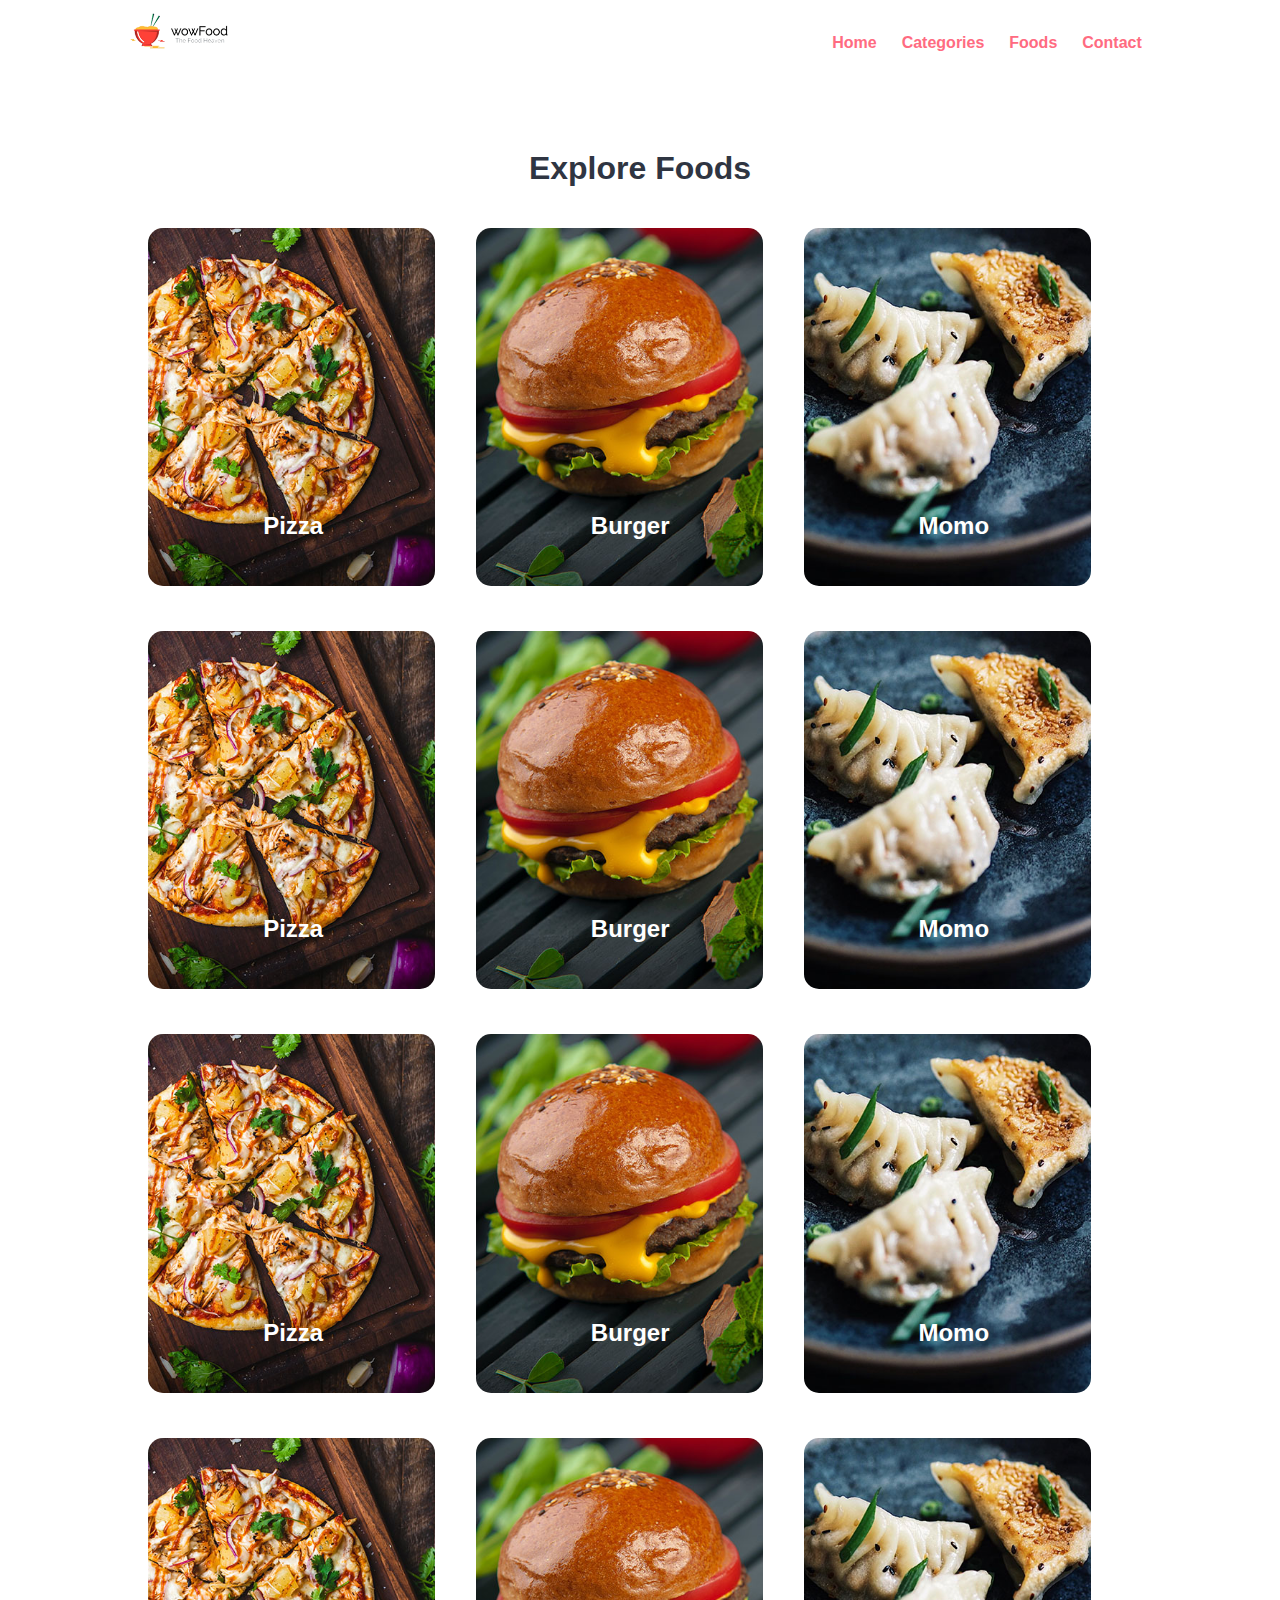
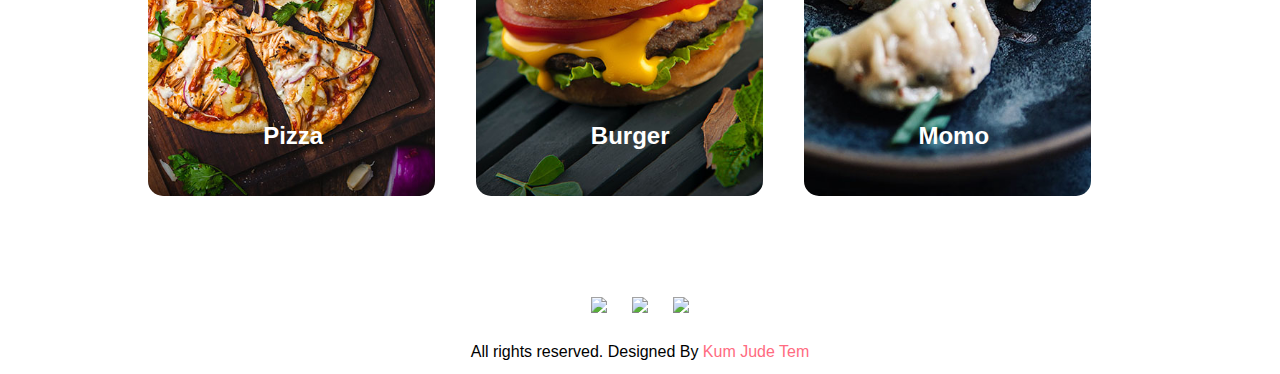
==== categories.html @ c89c2174 "Initial commit" ====
<!DOCTYPE html>
<html lang="en">

<head>
    <meta charset="UTF-8">
    <!-- Important to make website responsive -->
    <meta name="viewport" content="width=device-width, initial-scale=1.0">
    <title>Restaurant Website</title>

    <!-- Link our CSS file -->
    <link rel="stylesheet" href="css/style.css">
</head>

<body>
    <!-- Navbar Section Starts Here -->
    <section class="navbar">
        <div class="container">
            <div class="logo">
                <a href="#" title="Logo">
                    <img src="images/logo.png" alt="Restaurant Logo" class="img-responsive">
                </a>
            </div>

            <div class="menu text-right">
                <ul>
                    <li>
                        <a href="index.html">Home</a>
                    </li>
                    <li>
                        <a href="categories.html">Categories</a>
                    </li>
                    <li>
                        <a href="foods.html">Foods</a>
                    </li>
                    <li>
                        <a href="#">Contact</a>
                    </li>
                </ul>
            </div>

            <div class="clearfix"></div>
        </div>
    </section>
    <!-- Navbar Section Ends Here -->



    <!-- CAtegories Section Starts Here -->
    <section class="categories">
        <div class="container">
            <h2 class="text-center">Explore Foods</h2>

            <a href="category-foods.html">
                <div class="box-3 float-container">
                    <img src="images/pizza.jpg" alt="Pizza" class="img-responsive img-curve">

                    <h3 class="float-text text-white">Pizza</h3>
                </div>
            </a>

            <a href="#">
                <div class="box-3 float-container">
                    <img src="images/burger.jpg" alt="Burger" class="img-responsive img-curve">

                    <h3 class="float-text text-white">Burger</h3>
                </div>
            </a>

            <a href="#">
                <div class="box-3 float-container">
                    <img src="images/momo.jpg" alt="Momo" class="img-responsive img-curve">

                    <h3 class="float-text text-white">Momo</h3>
                </div>
            </a>

            <a href="#">
                <div class="box-3 float-container">
                    <img src="images/pizza.jpg" alt="Pizza" class="img-responsive img-curve">

                    <h3 class="float-text text-white">Pizza</h3>
                </div>
            </a>

            <a href="#">
                <div class="box-3 float-container">
                    <img src="images/burger.jpg" alt="Burger" class="img-responsive img-curve">

                    <h3 class="float-text text-white">Burger</h3>
                </div>
            </a>

            <a href="#">
                <div class="box-3 float-container">
                    <img src="images/momo.jpg" alt="Momo" class="img-responsive img-curve">

                    <h3 class="float-text text-white">Momo</h3>
                </div>
            </a>
            <a href="#">
                <div class="box-3 float-container">
                    <img src="images/pizza.jpg" alt="Pizza" class="img-responsive img-curve">

                    <h3 class="float-text text-white">Pizza</h3>
                </div>
            </a>

            <a href="#">
                <div class="box-3 float-container">
                    <img src="images/burger.jpg" alt="Burger" class="img-responsive img-curve">

                    <h3 class="float-text text-white">Burger</h3>
                </div>
            </a>

            <a href="#">
                <div class="box-3 float-container">
                    <img src="images/momo.jpg" alt="Momo" class="img-responsive img-curve">

                    <h3 class="float-text text-white">Momo</h3>
                </div>
            </a>

            <a href="#">
                <div class="box-3 float-container">
                    <img src="images/pizza.jpg" alt="Pizza" class="img-responsive img-curve">

                    <h3 class="float-text text-white">Pizza</h3>
                </div>
            </a>

            <a href="#">
                <div class="box-3 float-container">
                    <img src="images/burger.jpg" alt="Burger" class="img-responsive img-curve">

                    <h3 class="float-text text-white">Burger</h3>
                </div>
            </a>

            <a href="#">
                <div class="box-3 float-container">
                    <img src="images/momo.jpg" alt="Momo" class="img-responsive img-curve">

                    <h3 class="float-text text-white">Momo</h3>
                </div>
            </a>



            <div class="clearfix"></div>
        </div>
    </section>
    <!-- Categories Section Ends Here -->


    <!-- social Section Starts Here -->
    <section class="social">
        <div class="container text-center">
            <ul>
                <li>
                    <a href="#"><img src="https://img.icons8.com/fluent/50/000000/facebook-new.png" /></a>
                </li>
                <li>
                    <a href="#"><img src="https://img.icons8.com/fluent/48/000000/instagram-new.png" /></a>
                </li>
                <li>
                    <a href="#"><img src="https://img.icons8.com/fluent/48/000000/twitter.png" /></a>
                </li>
            </ul>
        </div>
    </section>
    <!-- social Section Ends Here -->

    <!-- footer Section Starts Here -->
    <section class="footer">
        <div class="container text-center">
            <p>All rights reserved. Designed By <a href="#">Kum Jude Tem</a></p>
        </div>
    </section>
    <!-- footer Section Ends Here -->

</body>

</html>
---- css/style.css ----
/* 
    Author: Vijay Thapa;
    Theme: Restaurant Food Order;
    version: 1.0;
*/

/* CSS for All */
*{
    margin: 0 0;
    padding: 0 0;
    font-family: Arial, Helvetica, sans-serif;
}
.container{
    width: 80%;
    margin: 0 auto;
    padding: 1%;
}
.img-responsive{
    width: 100%;
}
.img-curve{
    border-radius: 15px;
}

.text-right{
    text-align: right;
}
.text-center{
    text-align: center;
}
.text-left{
    text-align: left;
}
.text-white{
    color: white;
}

.clearfix{
    clear: both;
    float: none;
}

a{
    color: #ff6b81;
    text-decoration: none;
}
a:hover{
    color: #ff4757;
}

.btn{
    padding: 1%;
    border: none;
    font-size: 1rem;
    border-radius: 5px;
}
.btn-primary{
    background-color: #ff6b81;
    color: white;
    cursor: pointer;
}
.btn-primary:hover{
    color: white;
    background-color: #ff4757;
}
h2{
    color: #2f3542;
    font-size: 2rem;
    margin-bottom: 2%;
}
h3{
    font-size: 1.5rem;
}
.float-container{
    position: relative;
}
.float-text{
    position: absolute;
    bottom: 50px;
    left: 40%;
}
fieldset{
    border: 1px solid white;
    margin: 5%;
    padding: 3%;
    border-radius: 5px;
}


/* CSSS for navbar section */

.logo{
    width: 10%;
    float: left;
}
.menu{
    line-height: 60px;
}
.menu ul{
    list-style-type: none;
}

.menu ul li{
    display: inline;
    padding: 1%;
    font-weight: bold;
}


/* CSS for Food SEarch Section */

.food-search{
    background-image: url(../images/bg.jpg);
    background-size: cover;
    background-repeat: no-repeat;
    background-position: center;
    padding: 7% 0;
}

.food-search input[type="search"]{
    width: 50%;
    padding: 1%;
    font-size: 1rem;
    border: none;
    border-radius: 5px;
}


/* CSS for Categories */
.categories{
    padding: 4% 0;
}

.box-3{
    width: 28%;
    float: left;
    margin: 2%;
}


/* CSS for Food Menu */
.food-menu{
    background-color: #ececec;
    padding: 4% 0;
}
.food-menu-box{
    width: 43%;
    margin: 1%;
    padding: 2%;
    float: left;
    background-color: white;
    border-radius: 15px;
}

.food-menu-img{
    width: 20%;
    float: left;
}

.food-menu-desc{
    width: 70%;
    float: left;
    margin-left: 8%;
}

.food-price{
    font-size: 1.2rem;
    margin: 2% 0;
}
.food-detail{
    font-size: 1rem;
    color: #747d8c;
}


/* CSS for Social */
.social ul{
    list-style-type: none;
}
.social ul li{
    display: inline;
    padding: 1%;
}

/* for Order Section */
.order{
    width: 50%;
    margin: 0 auto;
}
.input-responsive{
    width: 96%;
    padding: 1%;
    margin-bottom: 3%;
    border: none;
    border-radius: 5px;
    font-size: 1rem;
}
.order-label{
    margin-bottom: 1%; 
    font-weight: bold;
}



/* CSS for Mobile Size or Smaller Screen */

@media only screen and (max-width:768px){
    .logo{
        width: 80%;
        float: none;
        margin: 1% auto;
    }

    .menu ul{
        text-align: center;
    }

    .food-search input[type="search"]{
        width: 90%;
        padding: 2%;
        margin-bottom: 3%;
    }

    .btn{
        width: 91%;
        padding: 2%;
    }

    .food-search{
        padding: 10% 0;
    }

    .categories{
        padding: 20% 0;
    }
    h2{
        margin-bottom: 10%;
    }
    .box-3{
        width: 100%;
        margin: 4% auto;
    }

    .food-menu{
        padding: 20% 0;
    }

    .food-menu-box{
        width: 90%;
        padding: 5%;
        margin-bottom: 5%;
    }
    .social{
        padding: 5% 0;
    }
    .order{
        width: 100%;
    }
}
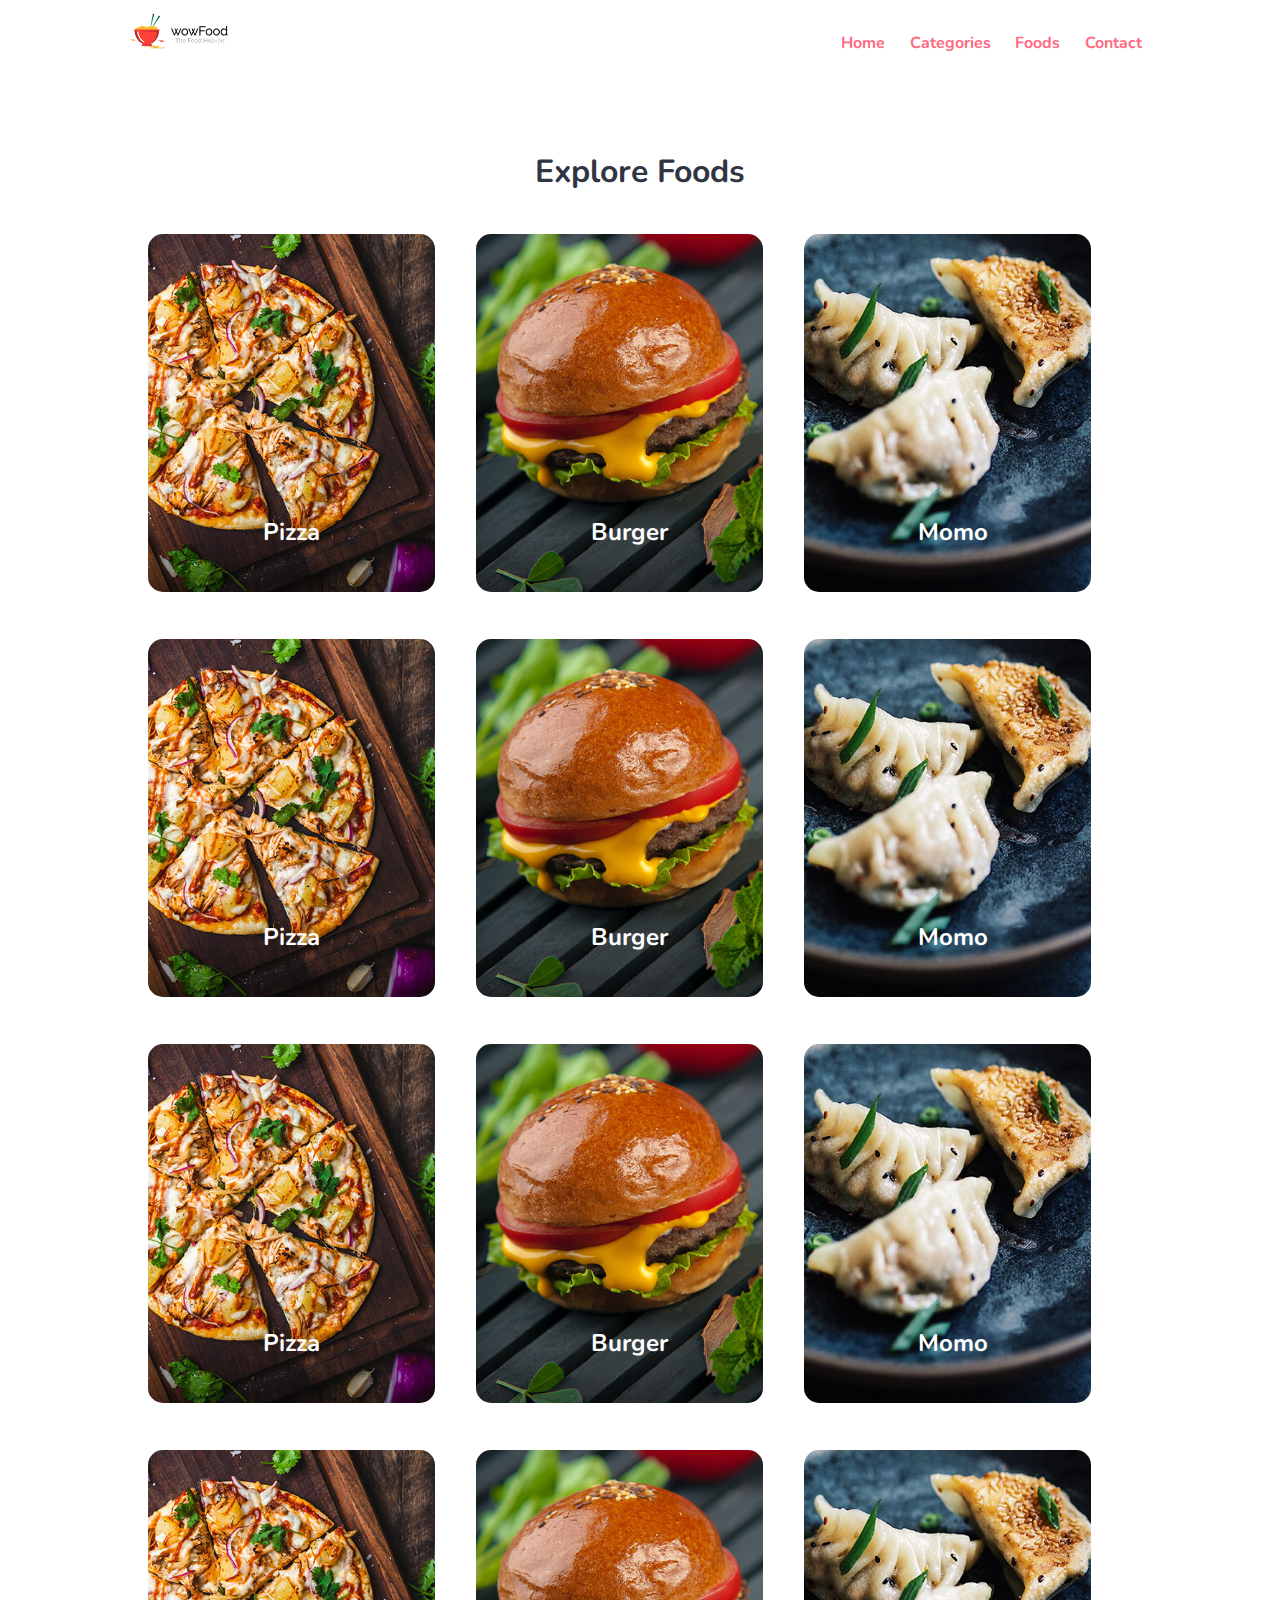
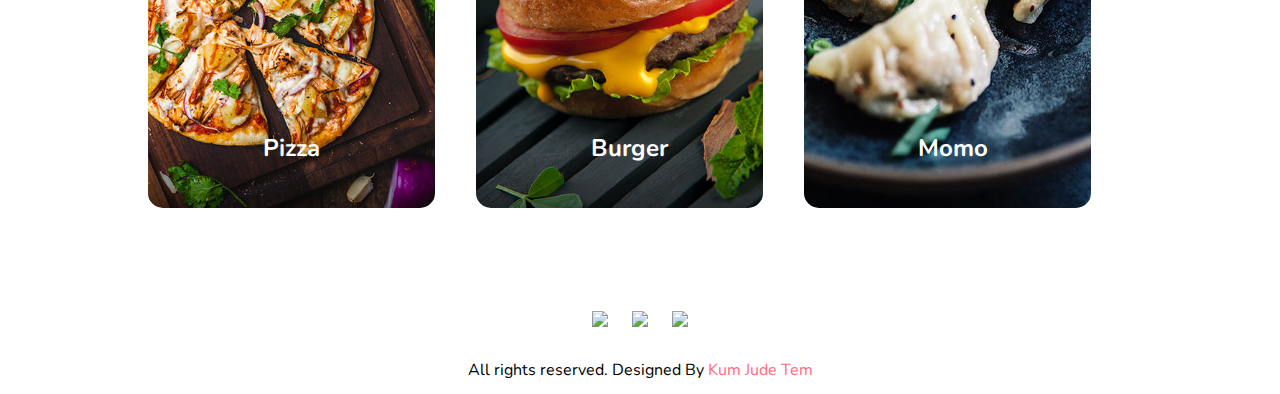
==== commit 82c7b9f2: "Login template added" ====
--- a/categories.html
+++ b/categories.html
@@ -45,7 +45,7 @@
 
 
 
-    <!-- CAtegories Section Starts Here -->
+    <!-- Categories Section Starts Here -->
     <section class="categories">
         <div class="container">
             <h2 class="text-center">Explore Foods</h2>
--- a/css/style.css
+++ b/css/style.css
@@ -1,85 +1,95 @@
-/* 
-    Author: Vijay Thapa;
-    Theme: Restaurant Food Order;
-    version: 1.0;
-*/
+@import url('https://fonts.googleapis.com/css2?family=Nunito:ital,wght@0,200;0,400;1,300&display=swap');
 
 /* CSS for All */
-*{
+* {
     margin: 0 0;
     padding: 0 0;
-    font-family: Arial, Helvetica, sans-serif;
-}
-.container{
+    font-family: 'Nunito', sans-serif;
+}
+
+.container {
     width: 80%;
     margin: 0 auto;
     padding: 1%;
 }
-.img-responsive{
+
+.img-responsive {
     width: 100%;
 }
-.img-curve{
+
+.img-curve {
     border-radius: 15px;
 }
 
-.text-right{
+.text-right {
     text-align: right;
 }
-.text-center{
+
+.text-center {
     text-align: center;
 }
-.text-left{
+
+.text-left {
     text-align: left;
 }
-.text-white{
+
+.text-white {
     color: white;
 }
 
-.clearfix{
+.clearfix {
     clear: both;
     float: none;
 }
 
-a{
+a {
     color: #ff6b81;
     text-decoration: none;
 }
-a:hover{
+
+a:hover {
     color: #ff4757;
 }
 
-.btn{
+.btn {
     padding: 1%;
     border: none;
     font-size: 1rem;
     border-radius: 5px;
 }
-.btn-primary{
+
+.btn-primary {
     background-color: #ff6b81;
     color: white;
     cursor: pointer;
 }
-.btn-primary:hover{
+
+.btn-primary:hover {
     color: white;
     background-color: #ff4757;
 }
-h2{
+
+h2 {
     color: #2f3542;
     font-size: 2rem;
     margin-bottom: 2%;
 }
-h3{
+
+h3 {
     font-size: 1.5rem;
 }
-.float-container{
+
+.float-container {
     position: relative;
 }
-.float-text{
+
+.float-text {
     position: absolute;
     bottom: 50px;
     left: 40%;
 }
-fieldset{
+
+fieldset {
     border: 1px solid white;
     margin: 5%;
     padding: 3%;
@@ -89,18 +99,20 @@
 
 /* CSSS for navbar section */
 
-.logo{
+.logo {
     width: 10%;
     float: left;
 }
-.menu{
+
+.menu {
     line-height: 60px;
 }
-.menu ul{
+
+.menu ul {
     list-style-type: none;
 }
 
-.menu ul li{
+.menu ul li {
     display: inline;
     padding: 1%;
     font-weight: bold;
@@ -109,7 +121,7 @@
 
 /* CSS for Food SEarch Section */
 
-.food-search{
+.food-search {
     background-image: url(../images/bg.jpg);
     background-size: cover;
     background-repeat: no-repeat;
@@ -117,7 +129,7 @@
     padding: 7% 0;
 }
 
-.food-search input[type="search"]{
+.food-search input[type="search"] {
     width: 50%;
     padding: 1%;
     font-size: 1rem;
@@ -127,11 +139,11 @@
 
 
 /* CSS for Categories */
-.categories{
+.categories {
     padding: 4% 0;
 }
 
-.box-3{
+.box-3 {
     width: 28%;
     float: left;
     margin: 2%;
@@ -139,11 +151,12 @@
 
 
 /* CSS for Food Menu */
-.food-menu{
+.food-menu {
     background-color: #ececec;
     padding: 4% 0;
 }
-.food-menu-box{
+
+.food-menu-box {
     width: 43%;
     margin: 1%;
     padding: 2%;
@@ -152,42 +165,45 @@
     border-radius: 15px;
 }
 
-.food-menu-img{
+.food-menu-img {
     width: 20%;
     float: left;
 }
 
-.food-menu-desc{
+.food-menu-desc {
     width: 70%;
     float: left;
     margin-left: 8%;
 }
 
-.food-price{
+.food-price {
     font-size: 1.2rem;
     margin: 2% 0;
 }
-.food-detail{
+
+.food-detail {
     font-size: 1rem;
     color: #747d8c;
 }
 
 
 /* CSS for Social */
-.social ul{
+.social ul {
     list-style-type: none;
 }
-.social ul li{
+
+.social ul li {
     display: inline;
     padding: 1%;
 }
 
 /* for Order Section */
-.order{
+.order {
     width: 50%;
     margin: 0 auto;
 }
-.input-responsive{
+
+.input-responsive {
     width: 96%;
     padding: 1%;
     margin-bottom: 3%;
@@ -195,8 +211,9 @@
     border-radius: 5px;
     font-size: 1rem;
 }
-.order-label{
-    margin-bottom: 1%; 
+
+.order-label {
+    margin-bottom: 1%;
     font-weight: bold;
 }
 
@@ -204,56 +221,60 @@
 
 /* CSS for Mobile Size or Smaller Screen */
 
-@media only screen and (max-width:768px){
-    .logo{
+@media only screen and (max-width:768px) {
+    .logo {
         width: 80%;
         float: none;
         margin: 1% auto;
     }
 
-    .menu ul{
+    .menu ul {
         text-align: center;
     }
 
-    .food-search input[type="search"]{
+    .food-search input[type="search"] {
         width: 90%;
         padding: 2%;
         margin-bottom: 3%;
     }
 
-    .btn{
+    .btn {
         width: 91%;
         padding: 2%;
     }
 
-    .food-search{
+    .food-search {
         padding: 10% 0;
     }
 
-    .categories{
+    .categories {
         padding: 20% 0;
     }
-    h2{
+
+    h2 {
         margin-bottom: 10%;
     }
-    .box-3{
+
+    .box-3 {
         width: 100%;
         margin: 4% auto;
     }
 
-    .food-menu{
+    .food-menu {
         padding: 20% 0;
     }
 
-    .food-menu-box{
+    .food-menu-box {
         width: 90%;
         padding: 5%;
         margin-bottom: 5%;
     }
-    .social{
+
+    .social {
         padding: 5% 0;
     }
-    .order{
+
+    .order {
         width: 100%;
     }
-}
+}